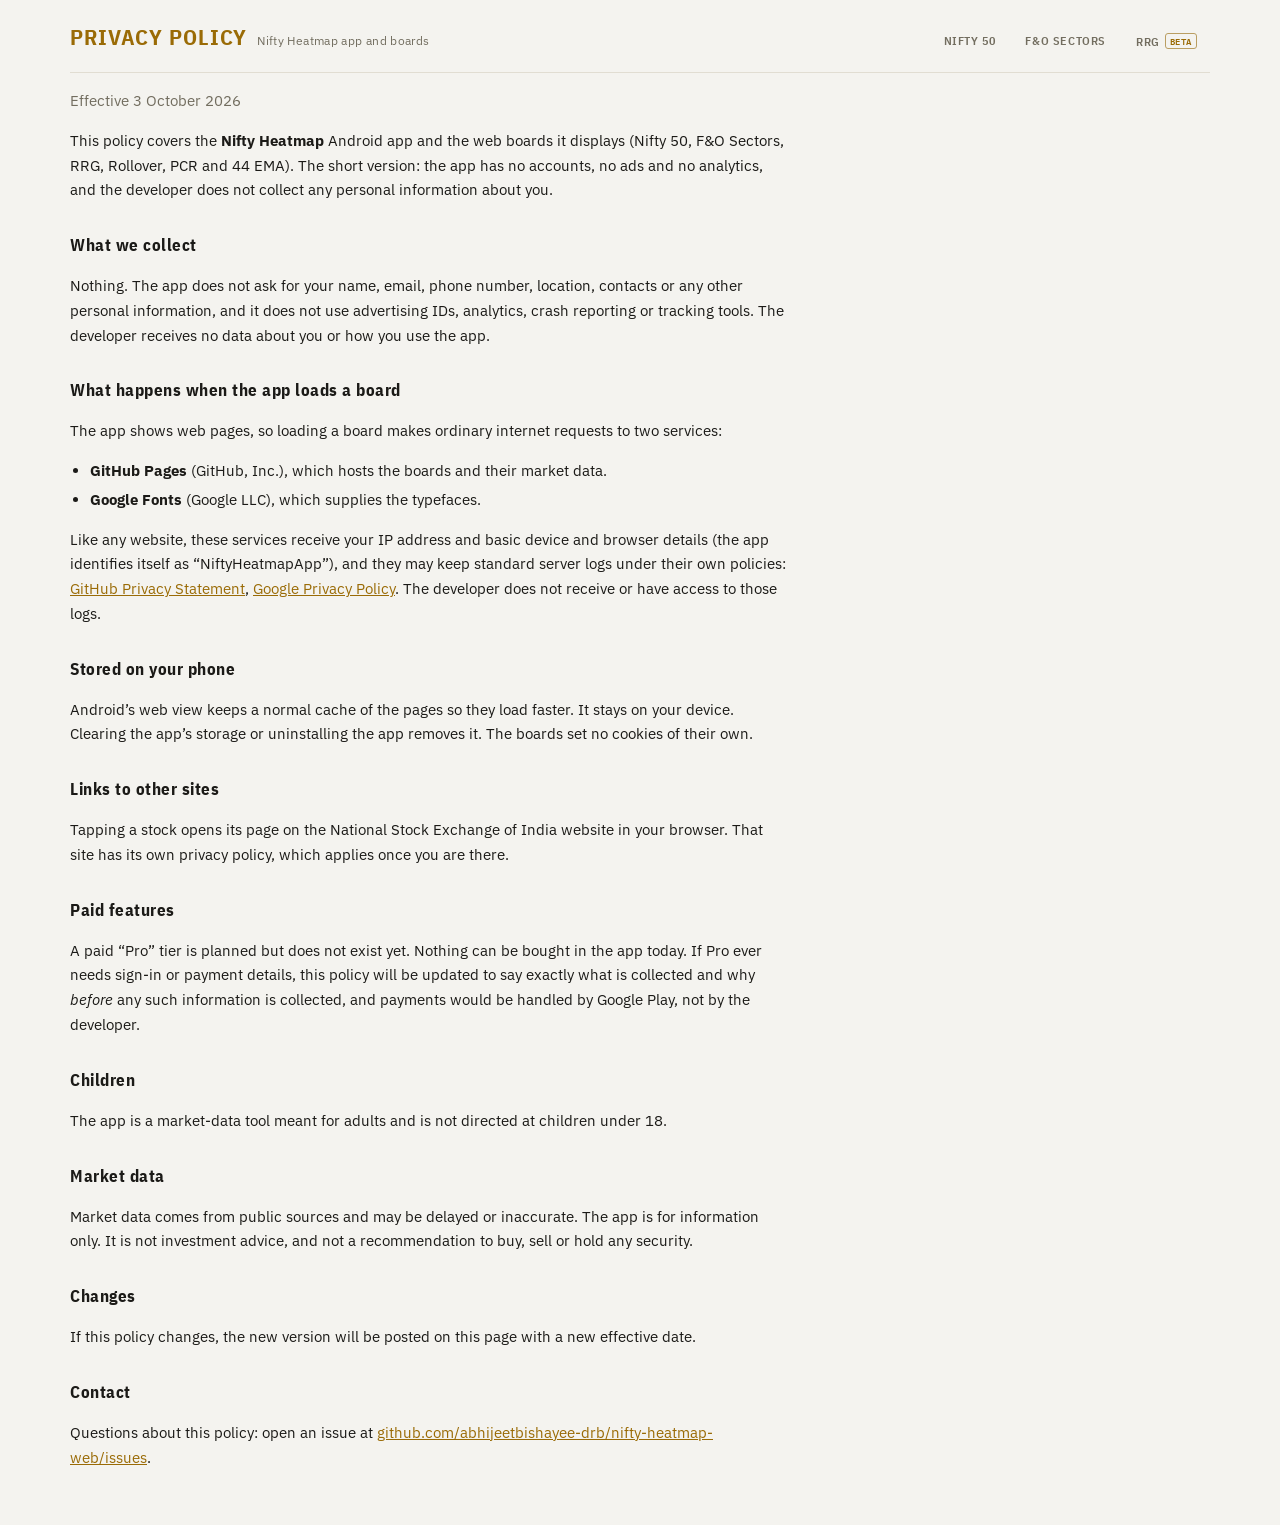
==== privacy.html @ c8db29b7 "Add a privacy policy page for the Play listing, linked from each board States what is true today: no" ====
<!doctype html>
<html lang="en">
<head>
<meta charset="utf-8">
<meta name="viewport" content="width=device-width,initial-scale=1">
<title>Privacy Policy · Nifty Heatmap</title>
<link rel="preconnect" href="https://fonts.gstatic.com" crossorigin>
<link rel="stylesheet" href="https://fonts.googleapis.com/css2?family=IBM+Plex+Sans+Condensed:wght@500;600;700&family=IBM+Plex+Sans:wght@400;500;600&family=IBM+Plex+Mono:wght@400;500;600;700&display=swap">
<link rel="stylesheet" href="assets/app.css?v=20261003b">
<style>
  .policy{ max-width:720px; font-size:15px; line-height:1.65; }
  .policy h2{ font-family:"IBM Plex Sans Condensed",sans-serif; font-size:17px; letter-spacing:0.03em;
              color:var(--text); margin:28px 0 8px; }
  .policy p, .policy li{ color:var(--text); }
  .policy ul{ padding-left:20px; margin:6px 0; }
  .policy li{ margin:4px 0; }
  .policy .dim{ color:var(--text-dim); }
  .policy a{ color:var(--accent); }
</style>
</head>
<body>
<div class="wrap">
  <div class="topbar">
    <div class="brand">
      <h1>Privacy Policy</h1>
      <span class="sub">Nifty Heatmap app and boards</span>
    </div>
    <nav class="nav">
      <a href="index.html">Nifty 50</a>
      <a href="sectors.html">F&amp;O Sectors</a>
      <a href="rrg.html">RRG<span class="beta">Beta</span></a>
    </nav>
  </div>

  <div class="policy">
    <p class="dim">Effective 3 October 2026</p>

    <p>This policy covers the <strong>Nifty Heatmap</strong> Android app and the web boards it
    displays (Nifty 50, F&amp;O Sectors, RRG, Rollover, PCR and 44 EMA). The short version: the
    app has no accounts, no ads and no analytics, and the developer does not collect any personal
    information about you.</p>

    <h2>What we collect</h2>
    <p>Nothing. The app does not ask for your name, email, phone number, location, contacts or any
    other personal information, and it does not use advertising IDs, analytics, crash reporting or
    tracking tools. The developer receives no data about you or how you use the app.</p>

    <h2>What happens when the app loads a board</h2>
    <p>The app shows web pages, so loading a board makes ordinary internet requests to two
    services:</p>
    <ul>
      <li><strong>GitHub Pages</strong> (GitHub, Inc.), which hosts the boards and their market data.</li>
      <li><strong>Google Fonts</strong> (Google LLC), which supplies the typefaces.</li>
    </ul>
    <p>Like any website, these services receive your IP address and basic device and browser
    details (the app identifies itself as &ldquo;NiftyHeatmapApp&rdquo;), and they may keep
    standard server logs under their own policies:
    <a href="https://docs.github.com/en/site-policy/privacy-policies/github-general-privacy-statement">GitHub Privacy Statement</a>,
    <a href="https://policies.google.com/privacy">Google Privacy Policy</a>.
    The developer does not receive or have access to those logs.</p>

    <h2>Stored on your phone</h2>
    <p>Android&rsquo;s web view keeps a normal cache of the pages so they load faster. It stays on
    your device. Clearing the app&rsquo;s storage or uninstalling the app removes it. The boards
    set no cookies of their own.</p>

    <h2>Links to other sites</h2>
    <p>Tapping a stock opens its page on the National Stock Exchange of India website in your
    browser. That site has its own privacy policy, which applies once you are there.</p>

    <h2>Paid features</h2>
    <p>A paid &ldquo;Pro&rdquo; tier is planned but does not exist yet. Nothing can be bought in
    the app today. If Pro ever needs sign-in or payment details, this policy will be updated to
    say exactly what is collected and why <em>before</em> any such information is collected,
    and payments would be handled by Google Play, not by the developer.</p>

    <h2>Children</h2>
    <p>The app is a market-data tool meant for adults and is not directed at children under 18.</p>

    <h2>Market data</h2>
    <p>Market data comes from public sources and may be delayed or inaccurate. The app is for
    information only. It is not investment advice, and not a recommendation to buy, sell or
    hold any security.</p>

    <h2>Changes</h2>
    <p>If this policy changes, the new version will be posted on this page with a new effective
    date.</p>

    <h2>Contact</h2>
    <p>Questions about this policy: open an issue at
    <a href="https://github.com/abhijeetbishayee-drb/nifty-heatmap-web/issues">github.com/abhijeetbishayee-drb/nifty-heatmap-web/issues</a>.</p>
  </div>
</div>
</body>
</html>
---- assets/app.css ----
/* Shared by index.html, sectors.html and rrg.html. Those pages load this file
   (and app.js) as ?v=YYYYMMDD - bump that in all three when either asset
   changes, or browsers and the Android app's WebView keep the old copy for up
   to GitHub Pages' 10-minute cache lifetime while the new HTML has arrived. */
:root{
    --bg:#f4f3ef;
    --panel:#ffffff;
    --panel-2:#faf9f6;
    --border:#e1ddd2;
    --text:#1b1a17;
    --text-dim:#726d5f;
    --accent:#9a6b06;

    --b-strong-gain:#1f8a4c; --b-strong-gain-tx:#ffffff;
    --b-gain-3:#2f9d55;      --b-gain-3-tx:#ffffff;
    --b-gain-2:#4bad63;      --b-gain-2-tx:#0d2414;
    --b-gain-1:#8fc79b;      --b-gain-1-tx:#12321c;
    --b-flat:#cabf8e;        --b-flat-tx:#2c2712;
    --b-loss-1:#e4a09a;      --b-loss-1-tx:#3a0f0b;
    --b-loss-2:#d4655c;      --b-loss-2-tx:#ffffff;
    --b-loss-3:#b8362d;      --b-loss-3-tx:#ffffff;
    --b-strong-loss:#8f1f18; --b-strong-loss-tx:#ffffff;
    --b-na:#d8d4c8;          --b-na-tx:#726d5f;

    --live-dot:#2f9d55;
    --info:#2f5fa8; --info-tx:#ffffff;
  }
  @media (prefers-color-scheme: dark){
    :root:not([data-theme="light"]){
      --bg:#0b0c0d; --panel:#141517; --panel-2:#191a1d; --border:#2a2c30;
      --text:#eceae4; --text-dim:#8b8a83; --accent:#e8b84a;
      --info:#4d84e2; --info-tx:#08122a;
      --b-strong-gain:#0e8a45; --b-strong-gain-tx:#eafff0;
      --b-gain-3:#159650;      --b-gain-3-tx:#eafff0;
      --b-gain-2:#238f52;      --b-gain-2-tx:#eafff0;
      --b-gain-1:#356b48;      --b-gain-1-tx:#dcf3e2;
      --b-flat:#5c5530;        --b-flat-tx:#f1ecd4;
      --b-loss-1:#6e2a26;      --b-loss-1-tx:#fce3e0;
      --b-loss-2:#8a231e;      --b-loss-2-tx:#fde5e3;
      --b-loss-3:#9c1912;      --b-loss-3-tx:#ffe6e4;
      --b-strong-loss:#7a120c; --b-strong-loss-tx:#ffe1de;
      --b-na:#232427;          --b-na-tx:#7a7972;
      --live-dot:#3ec46f;
    }
  }
  :root[data-theme="dark"]{
    --bg:#0b0c0d; --panel:#141517; --panel-2:#191a1d; --border:#2a2c30;
    --text:#eceae4; --text-dim:#8b8a83; --accent:#e8b84a;
    --b-strong-gain:#0e8a45; --b-strong-gain-tx:#eafff0;
    --b-gain-3:#159650;      --b-gain-3-tx:#eafff0;
    --b-gain-2:#238f52;      --b-gain-2-tx:#eafff0;
    --b-gain-1:#356b48;      --b-gain-1-tx:#dcf3e2;
    --b-flat:#5c5530;        --b-flat-tx:#f1ecd4;
    --b-loss-1:#6e2a26;      --b-loss-1-tx:#fce3e0;
    --b-loss-2:#8a231e;      --b-loss-2-tx:#fde5e3;
    --b-loss-3:#9c1912;      --b-loss-3-tx:#ffe6e4;
    --b-strong-loss:#7a120c; --b-strong-loss-tx:#ffe1de;
    --b-na:#232427;          --b-na-tx:#7a7972;
    --live-dot:#3ec46f;
    --info:#4d84e2; --info-tx:#08122a;
  }

  *{box-sizing:border-box;}
  /* a class with display:flex/grid beats the UA sheet's [hidden] rule */
  [hidden]{ display:none !important; }
  body{
    margin:0;
    background:var(--bg);
    color:var(--text);
    font-family:"IBM Plex Sans",system-ui,sans-serif;
    -webkit-font-smoothing:antialiased;
  }
  .wrap{ max-width:1180px; margin:0 auto; padding:22px 20px 40px; }

  .topbar{
    display:flex; align-items:baseline; justify-content:space-between;
    flex-wrap:wrap; gap:10px 24px; padding-bottom:16px;
    border-bottom:1px solid var(--border); margin-bottom:16px;
  }
  .brand{ display:flex; align-items:baseline; gap:10px; }
  .brand h1{
    font-family:"IBM Plex Sans Condensed",sans-serif; font-weight:700;
    font-size:22px; letter-spacing:0.04em; text-transform:uppercase;
    color:var(--accent); margin:0;
  }
  .brand .sub{ font-size:12px; color:var(--text-dim); letter-spacing:0.03em; }
  .index-readout{
    display:flex; align-items:baseline; gap:10px;
    font-family:"IBM Plex Mono",monospace; font-variant-numeric:tabular-nums;
  }
  .index-readout .idx-name{
    font-family:"IBM Plex Sans Condensed",sans-serif; font-weight:600;
    font-size:13px; color:var(--text-dim); letter-spacing:0.05em; text-transform:uppercase;
  }
  .index-readout .idx-price{ font-size:20px; font-weight:600; }
  .index-readout .idx-delta{ font-size:14px; font-weight:600; padding:2px 8px; border-radius:3px; }
  .idx-delta.up{ background:var(--b-gain-2); color:var(--b-gain-2-tx); }
  .idx-delta.down{ background:var(--b-loss-2); color:var(--b-loss-2-tx); }

  /* ── Index range cards ─────────────────────────── */
  .indices-row{
    display:grid; grid-template-columns:1fr 1fr; gap:16px;
    margin-bottom:20px;
  }
  @media (max-width:560px){ .indices-row{ grid-template-columns:1fr; } }
  .index-card{
    background:var(--panel); border:1px solid var(--border);
    border-radius:8px; padding:14px 18px 18px;
  }
  .index-card-head{
    display:flex; flex-wrap:wrap; align-items:baseline;
    gap:4px 12px; margin-bottom:14px;
  }
  .index-card-head .idx-name{ flex:1 1 auto; }
  .index-card-head .idx-figures{
    display:flex; align-items:baseline; gap:8px; flex-wrap:nowrap;
  }
  .idx-price{ white-space:nowrap; }
  .idx-delta{ white-space:nowrap; }
  .range-visual{ position:relative; height:58px; }
  .range-visual .track-line{
    position:absolute; top:40px; left:44px; right:44px; height:2px;
    background:var(--border);
  }
  .range-visual .end-pill{
    position:absolute; top:40px; transform:translateY(-50%);
    font-family:"IBM Plex Mono",monospace; font-size:11px; font-weight:600;
    padding:5px 9px; border-radius:12px; white-space:nowrap;
    background:var(--panel-2); color:var(--text-dim); border:1px solid var(--border);
    font-variant-numeric:tabular-nums;
  }
  .range-visual .end-pill.low{ left:0; }
  .range-visual .end-pill.high{ right:0; }
  .range-visual .cur-dot{
    position:absolute; top:40px; width:9px; height:9px; border-radius:50%;
    background:var(--info); transform:translate(-50%,-50%);
    box-shadow:0 0 0 3px color-mix(in srgb, var(--info) 25%, transparent);
  }
  .range-visual .cur-stem{
    position:absolute; top:24px; width:2px; height:16px;
    background:var(--info); transform:translateX(-50%); opacity:0.55;
  }
  .range-visual .cur-pill{
    position:absolute; top:0; transform:translateX(-50%);
    background:var(--info); color:var(--info-tx); font-weight:700; font-size:12.5px;
    padding:5px 10px; border-radius:14px; white-space:nowrap;
    font-family:"IBM Plex Mono",monospace; font-variant-numeric:tabular-nums;
  }

  .meta-row{
    display:flex; justify-content:space-between; align-items:center;
    flex-wrap:wrap; gap:8px 20px; margin-bottom:16px;
    font-size:11.5px; color:var(--text-dim);
  }
  .status{ display:flex; align-items:center; gap:8px; font-family:"IBM Plex Mono",monospace; }
  .live-dot{
    width:7px; height:7px; border-radius:50%; background:var(--live-dot);
    box-shadow:0 0 0 0 var(--live-dot);
    animation:pulse 2s infinite;
  }
  @media (prefers-reduced-motion:reduce){ .live-dot{ animation:none; } }
  @keyframes pulse{
    0%{ box-shadow:0 0 0 0 color-mix(in srgb, var(--live-dot) 55%, transparent); }
    70%{ box-shadow:0 0 0 6px transparent; }
    100%{ box-shadow:0 0 0 0 transparent; }
  }
  .status.stale .live-dot{ background:var(--b-loss-3); animation:none; }
  /* amber = the scheduled rebuild has not run when it should have.
     Distinct from .stale (red, the feed is unreachable): the data here
     is readable and correct as of its own date, it is just not today's. */
  .status.overdue .live-dot{ background:var(--q-weak); animation:none; }
  .status.overdue #statusText{ color:var(--q-weak); }
  .legend{ display:flex; align-items:center; gap:6px 5px; flex-wrap:wrap; }
  .legend .chip{ width:16px; height:10px; border-radius:2px; }
  .legend span.lbl{ margin:0 2px; }

  .grid{
    display:grid; grid-template-columns:repeat(auto-fill,minmax(128px,1fr));
    gap:4px; margin-bottom:22px;
  }
  .tile{
    border-radius:4px; padding:8px 10px 7px; min-height:92px;
    display:flex; flex-direction:column; gap:5px;
    transition:transform .12s ease, box-shadow .12s ease, background-color .4s ease;
    color:inherit; text-decoration:none; cursor:pointer;
  }
  .tile:hover{ transform:translateY(-2px); box-shadow:0 4px 14px color-mix(in srgb, currentColor 22%, transparent); }
  .tile:focus-visible{ outline:2px solid var(--info); outline-offset:2px; }
  .tile .name{ font-family:"IBM Plex Sans Condensed",sans-serif; font-weight:600; font-size:12.5px; letter-spacing:0.01em; }
  .tile .figures{ display:flex; align-items:baseline; justify-content:space-between; gap:6px; }
  .tile .price{ font-family:"IBM Plex Mono",monospace; font-size:11px; font-variant-numeric:tabular-nums; opacity:0.92; }
  .tile .pct{ font-family:"IBM Plex Mono",monospace; font-weight:700; font-size:12.5px; font-variant-numeric:tabular-nums; }

  .day-range{ margin-top:auto; }
  .day-range .track{
    position:relative; height:3px; border-radius:2px;
    background:color-mix(in srgb, currentColor 28%, transparent);
  }
  .day-range .dot{
    position:absolute; top:50%; width:7px; height:7px; border-radius:50%;
    background:currentColor; transform:translate(-50%,-50%);
    box-shadow:0 0 0 2px color-mix(in srgb, currentColor 22%, transparent);
  }
  .day-range .labels{
    display:flex; justify-content:space-between; margin-top:3px;
    font-family:"IBM Plex Mono",monospace; font-size:8.5px;
    font-variant-numeric:tabular-nums; opacity:0.8; letter-spacing:0.01em;
  }

  .b-strong-gain{ background:var(--b-strong-gain); color:var(--b-strong-gain-tx); }
  .b-gain-3{ background:var(--b-gain-3); color:var(--b-gain-3-tx); }
  .b-gain-2{ background:var(--b-gain-2); color:var(--b-gain-2-tx); }
  .b-gain-1{ background:var(--b-gain-1); color:var(--b-gain-1-tx); }
  .b-flat{ background:var(--b-flat); color:var(--b-flat-tx); }
  .b-loss-1{ background:var(--b-loss-1); color:var(--b-loss-1-tx); }
  .b-loss-2{ background:var(--b-loss-2); color:var(--b-loss-2-tx); }
  .b-loss-3{ background:var(--b-loss-3); color:var(--b-loss-3-tx); }
  .b-strong-loss{ background:var(--b-strong-loss); color:var(--b-strong-loss-tx); }
  .b-na{ background:var(--b-na); color:var(--b-na-tx); }

  .movers{ display:grid; grid-template-columns:1fr 1fr; gap:16px; }
  @media (max-width:520px){ .movers{ grid-template-columns:1fr; } }
  .mover-panel{ background:var(--panel); border:1px solid var(--border); border-radius:6px; padding:14px 16px; }
  .mover-panel h2{
    font-family:"IBM Plex Sans Condensed",sans-serif; font-size:12px; font-weight:700;
    letter-spacing:0.08em; text-transform:uppercase; margin:0 0 10px;
  }
  .mover-panel.gainers h2{ color:var(--b-gain-3); }
  .mover-panel.losers h2{ color:var(--b-loss-3); }
  .mover-row{
    padding:7px 0; border-bottom:1px solid var(--border);
    font-family:"IBM Plex Mono",monospace; font-size:12.5px; font-variant-numeric:tabular-nums;
  }
  .mover-row:last-child{ border-bottom:none; }
  .mover-top{ display:flex; justify-content:space-between; align-items:baseline; margin-bottom:5px; }
  .mover-row .m-name{ font-family:"IBM Plex Sans Condensed",sans-serif; font-weight:600; font-size:13px; color:var(--text); }
  .mover-row .m-price{ color:var(--text-dim); }
  .mover-row .m-pct{ font-weight:700; min-width:64px; text-align:right; }
  .gainers .m-pct{ color:var(--b-gain-3); }
  .losers .m-pct{ color:var(--b-loss-3); }
  .gainers .day-range{ color:var(--b-gain-3); }
  .losers .day-range{ color:var(--b-loss-3); }
  .mover-row .day-range{ margin-top:0; }

  .footnote{ margin-top:20px; font-size:11px; color:var(--text-dim); line-height:1.5; }
  /* Same sentence on every board (and the sibling boards inline), so the app
     carries it whichever board is open. */
  .disclaimer{ margin-top:14px; padding-top:10px; border-top:1px solid var(--border);
               font-size:11px; color:var(--text-dim); line-height:1.5; }
  .footnote code{ font-family:"IBM Plex Mono",monospace; background:var(--panel-2); padding:1px 5px; border-radius:3px; }

/* ── Page nav ───────────────────────────────────────── */
.nav{ display:flex; gap:4px; flex-wrap:wrap; }
.nav a{
  font-family:"IBM Plex Sans Condensed",sans-serif; font-size:12px; font-weight:600;
  letter-spacing:0.05em; text-transform:uppercase; text-decoration:none;
  padding:6px 12px; border-radius:5px; color:var(--text-dim);
  border:1px solid transparent;
}
.nav a:hover{ color:var(--text); }
.nav a.active{ background:var(--panel); border-color:var(--border); color:var(--text); }
.nav a:focus-visible{ outline:2px solid var(--info); outline-offset:2px; }
/* The first three links are pages of THIS board; the rest are separate
   projects on the same origin. They are marked apart rather than merged in,
   because a nav that mixes "switch view" with "leave for another app" makes
   the back button the only way to tell what just happened. Never .active -
   these pages cannot be the current one. */
.nav .nav-sep{ width:1px; align-self:stretch; margin:2px 6px;
               background:var(--border); opacity:0.8; }
.nav a.away{ color:var(--text-dim); opacity:0.78; }
.nav a.away::after{ content:"\2197"; font-size:10px; margin-left:4px;
                    vertical-align:1px; opacity:0.7; }
.nav a.away:hover{ color:var(--text); opacity:1; }
@media (max-width:640px){ .nav .nav-sep{ display:none; } }
/* Beta marker - the RRG board is still being validated, so it is labelled
   wherever it is linked (here, the page heading, and the sibling boards'
   navs) rather than only on its own page. */
.beta{
  display:inline-block; margin-left:5px; padding:0 4px; border-radius:3px;
  font-family:"IBM Plex Mono",monospace; font-size:9px; font-weight:600;
  letter-spacing:0.06em; line-height:14px; vertical-align:1px;
  color:var(--accent); border:1px solid color-mix(in srgb, var(--accent) 55%, var(--border));
  text-transform:uppercase;
}
.brand h1 .beta{ font-size:10px; vertical-align:4px; }

/* ── Sector summary list (one sector per row) ───────── */
.sector-strip{ display:flex; flex-direction:column; gap:3px; margin-bottom:22px; }
.sector-row{
  display:grid;
  grid-template-columns:minmax(140px,200px) 62px minmax(150px,1fr) minmax(200px,225px);
  align-items:center; gap:14px;
  padding:5px 9px; border-radius:5px; text-decoration:none; color:inherit;
  background:var(--panel); border:1px solid var(--border);
  transition:border-color .12s ease;
}
.sector-row:hover{ border-color:color-mix(in srgb, var(--info) 55%, var(--border)); }
.sector-row:focus-visible{ outline:2px solid var(--info); outline-offset:2px; }
.sector-row .nm{
  font-family:"IBM Plex Sans Condensed",sans-serif; font-weight:600; font-size:12px;
  letter-spacing:0.02em; color:var(--text);
}
.sector-row .vl{
  font-family:"IBM Plex Mono",monospace; font-weight:700; font-size:11px;
  font-variant-numeric:tabular-nums; text-align:center;
  padding:3px 0; border-radius:3px;
}

/* inline day-range for the sectoral index */
.idx-range{ display:flex; align-items:center; gap:8px; min-width:0; }
.idx-range .lo, .idx-range .hi{
  font-family:"IBM Plex Mono",monospace; font-size:9.5px; color:var(--text-dim);
  font-variant-numeric:tabular-nums; white-space:nowrap;
}
.idx-range .bar{
  position:relative; flex:1; height:3px; border-radius:2px; background:var(--border);
  min-width:60px;
}
.idx-range .dot{
  position:absolute; top:50%; width:8px; height:8px; border-radius:50%;
  background:var(--info); transform:translate(-50%,-50%);
  box-shadow:0 0 0 2px color-mix(in srgb, var(--info) 25%, transparent);
}
.idx-meta{
  display:flex; align-items:baseline; justify-content:flex-end; gap:7px;
  font-family:"IBM Plex Mono",monospace; font-variant-numeric:tabular-nums;
  white-space:nowrap; min-width:0; overflow:hidden;
}
.idx-meta .lbl{
  font-family:"IBM Plex Sans Condensed",sans-serif; font-size:9.5px;
  color:var(--text-dim); letter-spacing:0.03em; text-transform:uppercase;
  overflow:hidden; text-overflow:ellipsis; min-width:0;
}
.idx-meta .px{ font-size:11px; font-weight:600; }
.idx-meta .pc{ font-size:11px; font-weight:700; }
.idx-meta .pc.up{ color:var(--b-gain-3); }
.idx-meta .pc.down{ color:var(--b-loss-3); }
/* constituent-derived fallback range: muted + dashed, never reads as an index */
.idx-range.synth .bar{
  background:transparent;
  border-top:2px dashed color-mix(in srgb, var(--text-dim) 55%, transparent);
  height:0;
}
.idx-range.synth .dot{
  background:var(--text-dim); box-shadow:0 0 0 2px color-mix(in srgb, var(--text-dim) 22%, transparent);
  width:7px; height:7px;
}
.idx-range.synth .lo, .idx-range.synth .hi{ opacity:0.75; }
.idx-none{
  font-size:10px; color:var(--text-dim); font-style:italic;
  text-align:right; line-height:1.35;
}
.idx-none .sub2{ font-size:9px; opacity:0.75; font-style:normal; }
@media (max-width:720px){
  .sector-row{ grid-template-columns:1fr 62px; gap:6px 10px; }
  .sector-row .idx-range{ grid-column:1 / -1; }
  .sector-row .idx-meta{ grid-column:1 / -1; justify-content:flex-start; }
  .idx-none{ grid-column:1 / -1; }
}

/* ── Sector blocks ──────────────────────────────────── */
.sector-block{ margin-bottom:18px; scroll-margin-top:12px; }
.sector-head{
  display:flex; align-items:baseline; gap:10px; flex-wrap:wrap;
  margin-bottom:7px; padding-bottom:6px; border-bottom:1px solid var(--border);
}
.sector-head h2{
  font-family:"IBM Plex Sans Condensed",sans-serif; font-size:14px; font-weight:700;
  letter-spacing:0.05em; text-transform:uppercase; margin:0; color:var(--text);
}
.sector-head .n{ font-family:"IBM Plex Mono",monospace; font-size:11px; color:var(--text-dim); }
.sector-head .avg{
  font-family:"IBM Plex Mono",monospace; font-weight:700; font-size:12px;
  padding:2px 8px; border-radius:3px; font-variant-numeric:tabular-nums;
}
.sector-head .breadth{
  margin-left:auto; display:flex; align-items:center; gap:7px;
  font-family:"IBM Plex Mono",monospace; font-size:10.5px; color:var(--text-dim);
  font-variant-numeric:tabular-nums;
}
.breadth-bar{
  width:74px; height:5px; border-radius:3px; overflow:hidden;
  display:flex; background:var(--b-na);
}
.breadth-bar .up{ background:var(--b-gain-3); }
.breadth-bar .down{ background:var(--b-loss-3); }
.sector-block .grid{ margin-bottom:0; }

/* ── Sort controls ──────────────────────────────────── */
.controls{ display:flex; align-items:center; gap:6px; flex-wrap:wrap; }
.controls .lbl{ font-size:11px; color:var(--text-dim); }
.controls button{
  font-family:"IBM Plex Sans Condensed",sans-serif; font-size:11px; font-weight:600;
  letter-spacing:0.04em; text-transform:uppercase;
  padding:5px 10px; border-radius:5px; cursor:pointer;
  border:1px solid var(--border); background:var(--panel); color:var(--text-dim);
}
.controls button:hover{ color:var(--text); }
.controls button.active{ color:var(--text); border-color:var(--info); }
.controls button:focus-visible{ outline:2px solid var(--info); outline-offset:2px; }

/* ── Pinned index groups (NIFTY 50 / BANK NIFTY) ────── */
.sector-row.pinned{
  border-color:color-mix(in srgb, var(--accent) 45%, var(--border));
  background:color-mix(in srgb, var(--accent) 7%, var(--panel));
}
.sector-row.pinned .nm{ color:var(--accent); letter-spacing:0.05em; }
.sector-block.pinned .sector-head{
  border-bottom-color:color-mix(in srgb, var(--accent) 45%, var(--border));
}
.sector-block.pinned .sector-head h2{ color:var(--accent); }

/* ── Floating back-to-top ───────────────────────────── */
.to-top{
  position:fixed; top:14px; right:16px; z-index:50;
  display:inline-flex; align-items:center; gap:5px;
  font-family:"IBM Plex Sans Condensed",sans-serif; font-size:11.5px; font-weight:700;
  letter-spacing:0.06em; text-transform:uppercase;
  padding:7px 13px; border-radius:20px; cursor:pointer;
  /* fully opaque: this floats over saturated red/green tiles */
  color:var(--text); background:var(--panel);
  border:1px solid color-mix(in srgb, var(--accent) 55%, var(--border));
  box-shadow:0 2px 10px rgba(0,0,0,0.45);
  opacity:0; visibility:hidden; transform:translateY(-6px);
  transition:opacity .16s ease, transform .16s ease, visibility .16s;
}
.to-top.visible{ opacity:1; visibility:visible; transform:translateY(0); }
.to-top:hover{ border-color:var(--accent); color:var(--accent); }
.to-top:focus-visible{ outline:2px solid var(--info); outline-offset:2px; }
.to-top span{ font-size:13px; line-height:1; }
@media (prefers-reduced-motion:reduce){ .to-top{ transition:none; } }

/* Cash-only names (no F&O contracts): same colour and label as any other tile,
   with a dashed inset rule. outline (not border) so the tile grid stays aligned. */
.tile.cash-only{
  outline:1px dashed color-mix(in srgb, currentColor 42%, transparent);
  outline-offset:-4px;
}

/* ── Relative Rotation Graph ─────────────────────────── */
:root{
  --q-lead:#2f9d55; --q-weak:#c9a227; --q-lag:#b8362d; --q-imp:#2f5fa8;
  --q-fill:0.10;
}
@media (prefers-color-scheme: dark){
  :root:not([data-theme="light"]){
    --q-lead:#3ec46f; --q-weak:#d8b53c; --q-lag:#d4564a; --q-imp:#4d84e2;
    --q-fill:0.13;
  }
}
:root[data-theme="dark"]{
  --q-lead:#3ec46f; --q-weak:#d8b53c; --q-lag:#d4564a; --q-imp:#4d84e2;
  --q-fill:0.13;
}

.rrg-wrap{
  position:relative; background:var(--panel); border:1px solid var(--border);
  border-radius:8px; padding:6px; margin-bottom:14px;
}
#chart{ display:block; width:100%; height:auto; }

#chart .q-lead{ fill:var(--q-lead); fill-opacity:var(--q-fill); }
#chart .q-weak{ fill:var(--q-weak); fill-opacity:var(--q-fill); }
#chart .q-lag { fill:var(--q-lag);  fill-opacity:var(--q-fill); }
#chart .q-imp { fill:var(--q-imp);  fill-opacity:var(--q-fill); }

#chart .grid{ stroke:var(--border); stroke-width:1; opacity:0.5; }
#chart .cross{ stroke:var(--text-dim); stroke-width:1.4; opacity:0.75; }
#chart .tick, #chart .axis, #chart .qlabel, #chart .plabel{
  font-family:"IBM Plex Mono",monospace; fill:var(--text-dim);
}
#chart .tick{ font-size:10px; font-variant-numeric:tabular-nums; }
#chart .axis{ font-size:11px; letter-spacing:0.04em; }
#chart .qlabel{
  font-family:"IBM Plex Sans Condensed",sans-serif; font-size:12px; font-weight:700;
  letter-spacing:0.08em; text-transform:uppercase; opacity:0.75;
}
#chart .plabel{
  font-family:"IBM Plex Sans Condensed",sans-serif; font-size:10.5px;
  font-weight:600; fill:var(--text); paint-order:stroke;
  stroke:var(--panel); stroke-width:3px; stroke-linejoin:round;
}
#chart .trail{ fill:none; stroke-width:1.6; opacity:0.55; }
#chart .trail.q-lead{ stroke:var(--q-lead); } #chart .trail.q-weak{ stroke:var(--q-weak); }
#chart .trail.q-lag { stroke:var(--q-lag);  } #chart .trail.q-imp { stroke:var(--q-imp);  }
#chart .dot-s{ opacity:0.5; }
#chart .dot-s.q-lead,#chart .dot.q-lead{ fill:var(--q-lead); }
#chart .dot-s.q-weak,#chart .dot.q-weak{ fill:var(--q-weak); }
#chart .dot-s.q-lag, #chart .dot.q-lag { fill:var(--q-lag);  }
#chart .dot-s.q-imp, #chart .dot.q-imp { fill:var(--q-imp);  }
#chart .dot{ stroke:var(--panel); stroke-width:1.5; cursor:pointer; }
#chart .dot.cash{ stroke-dasharray:2 2; stroke:var(--text-dim); stroke-width:1.6; }
#chart .dot:hover{ stroke:var(--text); }
#chart .dot:focus-visible{ outline:2px solid var(--info); }

.rrg-tip{
  position:absolute; pointer-events:none; z-index:5; max-width:220px;
  background:var(--panel-2); border:1px solid var(--border); border-radius:6px;
  padding:7px 10px; font-size:11.5px; line-height:1.5; color:var(--text);
  box-shadow:0 4px 16px rgba(0,0,0,0.35);
}
.rrg-tip .dim{ color:var(--text-dim); }
.rrg-tip .q{ font-weight:700; }
.rrg-tip .q.q-lead{ color:var(--q-lead); } .rrg-tip .q.q-weak{ color:var(--q-weak); }
.rrg-tip .q.q-lag { color:var(--q-lag);  } .rrg-tip .q.q-imp { color:var(--q-imp);  }

.quad-legend{ display:flex; flex-wrap:wrap; gap:6px 18px; margin-bottom:16px; font-size:11.5px; color:var(--text-dim); }
.quad-key{ display:inline-flex; align-items:center; gap:6px; }
.quad-key .sw{ width:12px; height:12px; border-radius:3px; }
.quad-key .sw.q-lead{ background:var(--q-lead); } .quad-key .sw.q-weak{ background:var(--q-weak); }
.quad-key .sw.q-lag { background:var(--q-lag);  } .quad-key .sw.q-imp { background:var(--q-imp);  }
.quad-key em{ font-style:normal; opacity:0.72; }

.controls select{
  font-family:"IBM Plex Sans Condensed",sans-serif; font-size:11.5px; font-weight:600;
  padding:5px 8px; border-radius:5px; border:1px solid var(--border);
  background:var(--panel); color:var(--text); cursor:pointer;
}
.controls select:focus-visible{ outline:2px solid var(--info); outline-offset:2px; }

/* ── RRG 3D view ─────────────────────────────────────────────────────────
   Volatility is the depth axis. Size is driven by volatility itself rather
   than by perspective alone, so the reading survives rotation; the inverse
   opacity is what keeps the big front spheres from hiding the small ones. */
/* In 3D the whole canvas is a drag surface, so nothing inside it may swallow
   the gesture: starting a drag on a label used to select text instead of
   rotating the globe. */
#chart.d3{ cursor:grab; touch-action:none; user-select:none; -webkit-user-select:none; }
/* NOTHING decorative takes a pointer, in EITHER plot. Only .sph (3D) and
   .dot (2D) are targets. These were .d3-scoped, and the 2D board had the
   same fault in a quieter form: measured by elementFromPoint over every
   dot centre, a text.plabel sat on Information Technology's own dot and a
   polyline.trail sat on TCS's, so those two could not be hovered at all.
   In 3D it was worse - the quadrant faces are painted OVER the bubbles,
   so a click on a bubble's centre had target polygon.quad-face. */
/* the * that marks a NAME whose history was repaired - never a value */
.adj-star{ color:var(--q-weak); font-weight:700; margin-left:2px; }
#chart text{ pointer-events:none; }
#chart .globe, #chart .ind-thread, #chart .trail, #chart .stem,
#chart .dot-s, #chart .quad-face, #chart .globe-body,
#chart .grid, #chart .cross{ pointer-events:none; }
#chart.d3:active{ cursor:grabbing; }
#chart .box{ stroke:var(--border); stroke-width:1; opacity:0.55; fill:none; }
#chart .cross.zax{ stroke-dasharray:4 3; opacity:0.55; }
#chart .vtick{ fill:var(--text-dim); }
#chart .stem{ stroke-width:1; opacity:0.38; }
#chart .stem.q-lead{ stroke:var(--q-lead); } #chart .stem.q-weak{ stroke:var(--q-weak); }
#chart .stem.q-lag { stroke:var(--q-lag);  } #chart .stem.q-imp { stroke:var(--q-imp);  }
#chart .shadow{ fill:var(--text-dim); opacity:0.3; }
#chart .sph{ stroke:var(--panel); stroke-width:1; cursor:pointer; }
#chart .sph.cash{ stroke:var(--text-dim); stroke-width:1.4; stroke-dasharray:3 3; }
#chart .sph:hover{ stroke:var(--text); stroke-width:1.6; }
#chart .sph:focus-visible{ outline:2px solid var(--info); }
.quad-key .sz{ border-radius:50%; background:var(--text-dim); }
.quad-key .sz-lo{ width:8px;  height:8px;  opacity:0.95; }
.quad-key .sz-hi{ width:17px; height:17px; opacity:0.36; }
#chart .trail.t3{ stroke-width:1.1; opacity:0.22; }
#chart .plabel.halo{ paint-order:stroke; stroke:var(--panel); stroke-width:3px; stroke-linejoin:round; }
#chart .tick.halo, #chart .axis.halo{ paint-order:stroke; stroke:var(--panel); stroke-width:3px; stroke-linejoin:round; }

/* Ex-corporate-action tile: the label has to be unmissable, because the
   number next to it would otherwise read as a crash. */
.tile.ex-ca{ outline:1px dashed var(--info); outline-offset:-1px; }
.ca-tag{
  margin-top:3px; font-size:9px; font-weight:700; letter-spacing:0.04em;
  text-transform:uppercase; color:var(--info); opacity:0.95;
}
.ca-tag.na{ color:var(--text-dim); }
.ca-note{ border-left:2px solid var(--info); padding-left:10px; margin-bottom:14px; }

/* Keep a control label with its own buttons when the bar wraps. Without this
   the row breaks mid-group and a toggle lands alone on the next line, where
   it reads as unrelated - which is exactly how the 3D toggle got missed. */
.ctl-group{ display:inline-flex; align-items:center; gap:6px; flex-wrap:nowrap; }
.controls{ gap:6px 14px; }

/* RRG globe frame + industry threads */
#chart .globe{ fill:none; stroke:var(--border); stroke-width:1; opacity:0.7; }
#chart .globe.faint{ opacity:0.18; }
#chart .origin{ fill:var(--text-dim); opacity:0.8; }
#chart .ind-thread{ fill:none; stroke-width:2.4; opacity:0.85; stroke-linejoin:round; stroke-linecap:round; }
.ind-key{ display:inline-flex; align-items:center; gap:6px; }
.ind-key .sw{ width:16px; height:3px; border-radius:2px; }
#chart.d3 .trail.t3{ opacity:0.30; }
/* the clicked one, not just its group - full weight, and a dot per period
   so the pace of the rotation reads as well as its direction */
#chart .trail.t3.pick{ stroke-width:2.4; }
#chart.d3 .trail.t3.pick{ opacity:0.95; }
#chart.d3 .trail.t3.pick.far{ opacity:0.30; }
#chart.d3 .dot-s.t3{ opacity:0.85; }
#chart.d3 .dot-s.t3.far{ opacity:0.25; }

/* The two great circles that mean something - equator = RS-Momentum 100,
   prime meridian = RS-Ratio 100 - are drawn harder than the guide lines,
   because together they are what divides the globe into the four quadrants. */
#chart .globe.divider{ opacity:0.9; stroke:var(--text-dim); stroke-width:1.3; }
#chart .qlabel.q-lead{ fill:var(--q-lead); } #chart .qlabel.q-weak{ fill:var(--q-weak); }
#chart .qlabel.q-lag { fill:var(--q-lag);  } #chart .qlabel.q-imp { fill:var(--q-imp);  }
#chart .qlabel{ font-size:12px; font-weight:700; letter-spacing:0.12em; opacity:1; }
#chart .qlabel.halo{ paint-order:stroke; stroke:var(--panel); stroke-width:3.5px; stroke-linejoin:round; }

/* ── the globe's solid body ──────────────────────────────────────────────
   A wireframe sphere is transparent, so the far half shows straight through
   and both halves of every quadrant overlap - which is what made the map hard
   to read. The body occludes it; the four tinted faces make the occluder
   carry meaning, so the separation between quadrants is what does the hiding.
   Far-side content is dimmed rather than dropped, so nothing pops in and out
   as the globe turns. */
#chart .globe-body{ fill:var(--bg); fill-opacity:0.82; stroke:none; }
#chart .quad-face{ stroke:none; fill-opacity:0.16; }
#chart .quad-face.q-lead{ fill:var(--q-lead); } #chart .quad-face.q-weak{ fill:var(--q-weak); }
#chart .quad-face.q-lag { fill:var(--q-lag);  } #chart .quad-face.q-imp { fill:var(--q-imp);  }
#chart .globe.equator{ opacity:1; stroke:var(--text); stroke-width:1.6; }
#chart .globe.meridian{ opacity:0.85; stroke:var(--text-dim); stroke-width:1.4; }
#chart .globe.far, #chart .qlabel.far, #chart .ind-thread.far{ opacity:0.16; }
#chart .sph.far{ opacity:0.3; }
#chart .trail.far{ opacity:0.05; }
#chart .glabel{ font-size:9.5px; letter-spacing:0.08em; fill:var(--text-dim); }
#chart .glabel.eq{ fill:var(--text); }

/* Click-to-isolate: the unchosen names stay present but recede, so the globe
   keeps its shape and you can still see where the industry sits relative to
   everything else - dropping them entirely would lose that context. */
#chart .sph.muted{ opacity:0.22; }   /* faded, but still legible as context */
#chart .plabel.muted{ opacity:0.12; }
#chart .sph.picked{ stroke:var(--text); stroke-width:2.2; }
#chart.d3{ cursor:grab; }
#chart.d3 .sph{ cursor:pointer; }

/* The dome's rim - the edge of the hemisphere the data lives on. Drawn as
   firmly as the two quadrant dividers, because it is the boundary of the
   whole figure. */
#chart .globe.rim{ opacity:0.7; stroke:var(--text-dim); stroke-width:1.3; }
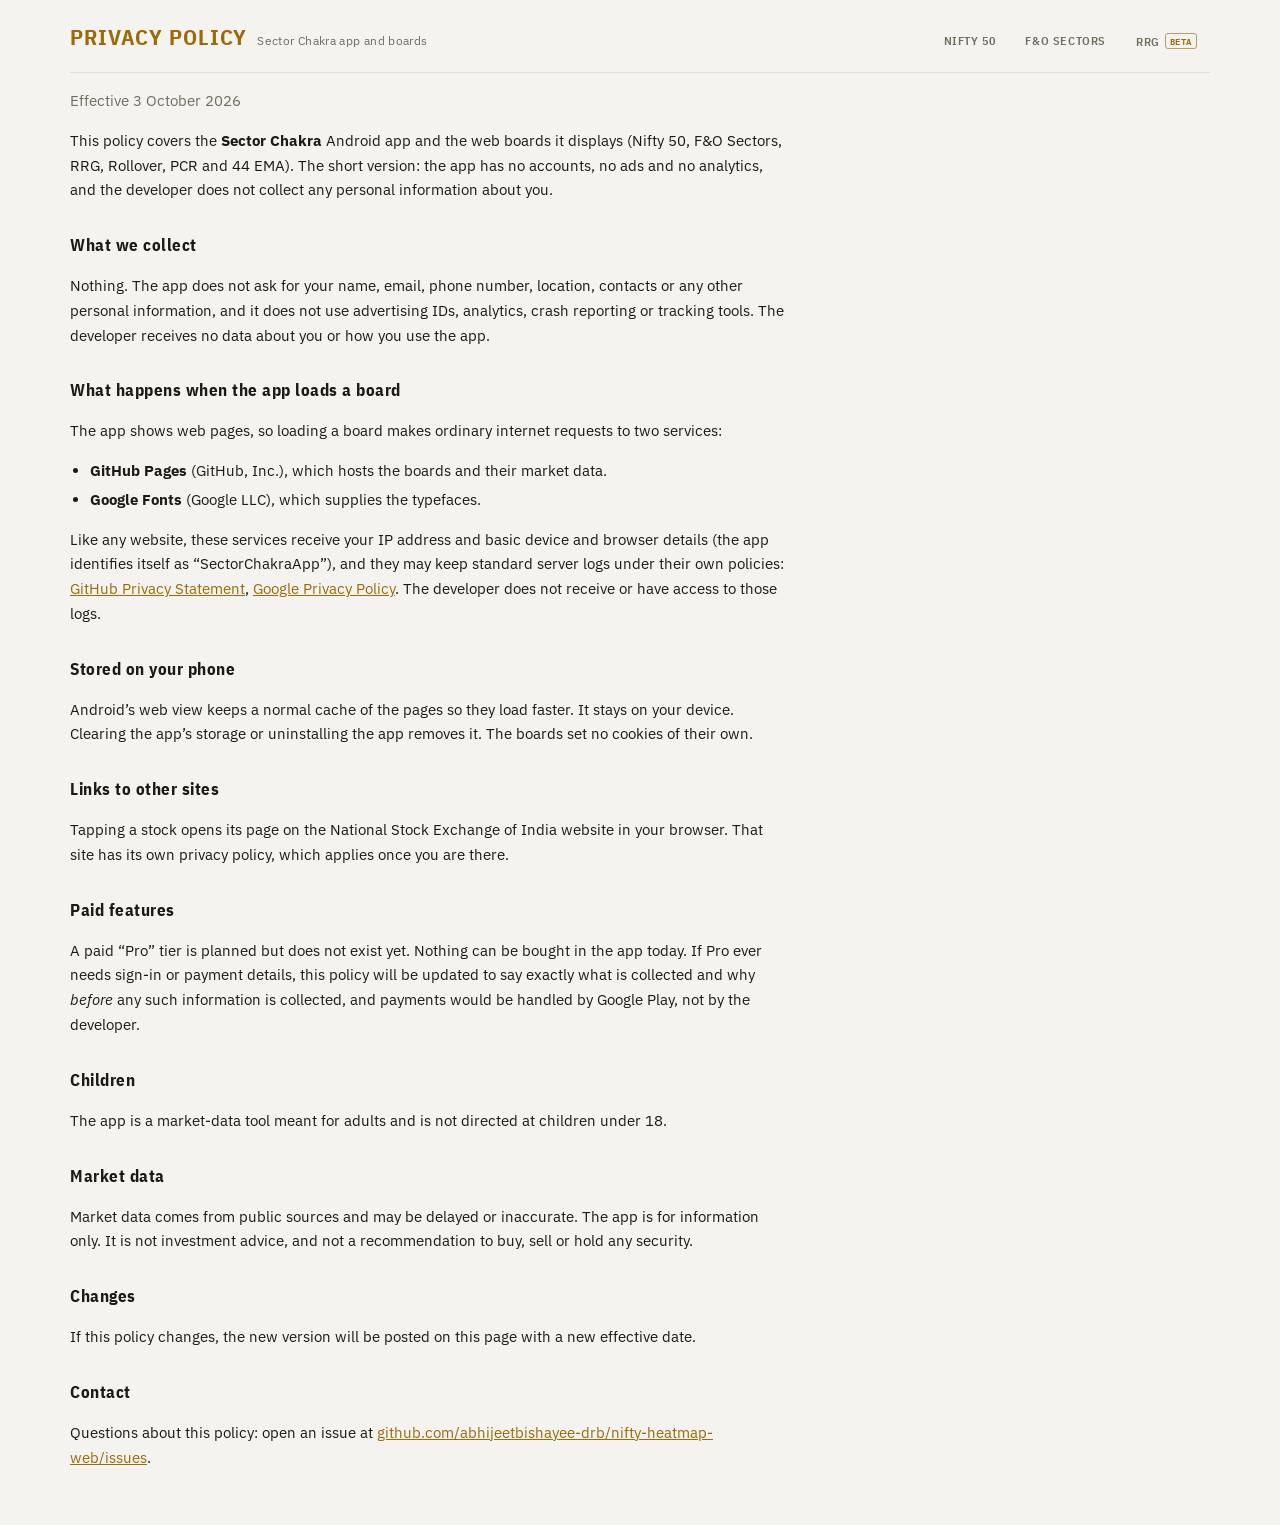
==== commit 5b49d4fe: "Privacy policy: the app is now called Sector Chakra Co-Authored-By: Claude Opus 5.5 <noreply@anthrop" ====
--- a/privacy.html
+++ b/privacy.html
@@ -3,10 +3,10 @@
 <head>
 <meta charset="utf-8">
 <meta name="viewport" content="width=device-width,initial-scale=1">
-<title>Privacy Policy · Nifty Heatmap</title>
+<title>Privacy Policy · Sector Chakra</title>
 <link rel="preconnect" href="https://fonts.gstatic.com" crossorigin>
 <link rel="stylesheet" href="https://fonts.googleapis.com/css2?family=IBM+Plex+Sans+Condensed:wght@500;600;700&family=IBM+Plex+Sans:wght@400;500;600&family=IBM+Plex+Mono:wght@400;500;600;700&display=swap">
-<link rel="stylesheet" href="assets/app.css?v=20261003b">
+<link rel="stylesheet" href="assets/app.css?v=20261003c">
 <style>
   .policy{ max-width:720px; font-size:15px; line-height:1.65; }
   .policy h2{ font-family:"IBM Plex Sans Condensed",sans-serif; font-size:17px; letter-spacing:0.03em;
@@ -23,7 +23,7 @@
   <div class="topbar">
     <div class="brand">
       <h1>Privacy Policy</h1>
-      <span class="sub">Nifty Heatmap app and boards</span>
+      <span class="sub">Sector Chakra app and boards</span>
     </div>
     <nav class="nav">
       <a href="index.html">Nifty 50</a>
@@ -35,7 +35,7 @@
   <div class="policy">
     <p class="dim">Effective 3 October 2026</p>
 
-    <p>This policy covers the <strong>Nifty Heatmap</strong> Android app and the web boards it
+    <p>This policy covers the <strong>Sector Chakra</strong> Android app and the web boards it
     displays (Nifty 50, F&amp;O Sectors, RRG, Rollover, PCR and 44 EMA). The short version: the
     app has no accounts, no ads and no analytics, and the developer does not collect any personal
     information about you.</p>
@@ -53,7 +53,7 @@
       <li><strong>Google Fonts</strong> (Google LLC), which supplies the typefaces.</li>
     </ul>
     <p>Like any website, these services receive your IP address and basic device and browser
-    details (the app identifies itself as &ldquo;NiftyHeatmapApp&rdquo;), and they may keep
+    details (the app identifies itself as &ldquo;SectorChakraApp&rdquo;), and they may keep
     standard server logs under their own policies:
     <a href="https://docs.github.com/en/site-policy/privacy-policies/github-general-privacy-statement">GitHub Privacy Statement</a>,
     <a href="https://policies.google.com/privacy">Google Privacy Policy</a>.
--- a/assets/app.css
+++ b/assets/app.css
@@ -458,6 +458,10 @@
   border-radius:8px; padding:6px; margin-bottom:14px;
 }
 #chart{ display:block; width:100%; height:auto; }
+/* On phones the canvas is scaled to ~36%, which thinned every line to a
+   hairline; keep strokes at their drawn width in screen pixels instead. */
+#chart.phone line, #chart.phone polyline, #chart.phone .dot, #chart.phone .sph{ vector-effect:non-scaling-stroke; }
+.label-note{ margin:-6px 0 12px; font-size:11px; color:var(--text-dim); }
 
 #chart .q-lead{ fill:var(--q-lead); fill-opacity:var(--q-fill); }
 #chart .q-weak{ fill:var(--q-weak); fill-opacity:var(--q-fill); }
@@ -469,16 +473,18 @@
 #chart .tick, #chart .axis, #chart .qlabel, #chart .plabel{
   font-family:"IBM Plex Mono",monospace; fill:var(--text-dim);
 }
-#chart .tick{ font-size:10px; font-variant-numeric:tabular-nums; }
-#chart .axis{ font-size:11px; letter-spacing:0.04em; }
+/* Font sizes are set per screen by layoutChart() in rrg.html (viewBox units
+   chosen so phones stay readable); the fallbacks are the desktop sizes. */
+#chart .tick{ font-size:var(--fs-tick,10px); font-variant-numeric:tabular-nums; }
+#chart .axis{ font-size:var(--fs-axis,11px); letter-spacing:0.04em; }
 #chart .qlabel{
-  font-family:"IBM Plex Sans Condensed",sans-serif; font-size:12px; font-weight:700;
+  font-family:"IBM Plex Sans Condensed",sans-serif; font-size:var(--fs-q,12px); font-weight:700;
   letter-spacing:0.08em; text-transform:uppercase; opacity:0.75;
 }
 #chart .plabel{
-  font-family:"IBM Plex Sans Condensed",sans-serif; font-size:10.5px;
+  font-family:"IBM Plex Sans Condensed",sans-serif; font-size:var(--fs-p,10.5px);
   font-weight:600; fill:var(--text); paint-order:stroke;
-  stroke:var(--panel); stroke-width:3px; stroke-linejoin:round;
+  stroke:var(--panel); stroke-width:var(--fs-halo,3px); stroke-linejoin:round;
 }
 #chart .trail{ fill:none; stroke-width:1.6; opacity:0.55; }
 #chart .trail.q-lead{ stroke:var(--q-lead); } #chart .trail.q-weak{ stroke:var(--q-weak); }
@@ -555,8 +561,8 @@
 .quad-key .sz-lo{ width:8px;  height:8px;  opacity:0.95; }
 .quad-key .sz-hi{ width:17px; height:17px; opacity:0.36; }
 #chart .trail.t3{ stroke-width:1.1; opacity:0.22; }
-#chart .plabel.halo{ paint-order:stroke; stroke:var(--panel); stroke-width:3px; stroke-linejoin:round; }
-#chart .tick.halo, #chart .axis.halo{ paint-order:stroke; stroke:var(--panel); stroke-width:3px; stroke-linejoin:round; }
+#chart .plabel.halo{ paint-order:stroke; stroke:var(--panel); stroke-width:var(--fs-halo,3px); stroke-linejoin:round; }
+#chart .tick.halo, #chart .axis.halo{ paint-order:stroke; stroke:var(--panel); stroke-width:var(--fs-halo,3px); stroke-linejoin:round; }
 
 /* Ex-corporate-action tile: the label has to be unmissable, because the
    number next to it would otherwise read as a crash. */
@@ -596,8 +602,8 @@
 #chart .globe.divider{ opacity:0.9; stroke:var(--text-dim); stroke-width:1.3; }
 #chart .qlabel.q-lead{ fill:var(--q-lead); } #chart .qlabel.q-weak{ fill:var(--q-weak); }
 #chart .qlabel.q-lag { fill:var(--q-lag);  } #chart .qlabel.q-imp { fill:var(--q-imp);  }
-#chart .qlabel{ font-size:12px; font-weight:700; letter-spacing:0.12em; opacity:1; }
-#chart .qlabel.halo{ paint-order:stroke; stroke:var(--panel); stroke-width:3.5px; stroke-linejoin:round; }
+#chart .qlabel{ font-size:var(--fs-q,12px); font-weight:700; letter-spacing:0.12em; opacity:1; }
+#chart .qlabel.halo{ paint-order:stroke; stroke:var(--panel); stroke-width:var(--fs-halo-q,3.5px); stroke-linejoin:round; }
 
 /* ── the globe's solid body ──────────────────────────────────────────────
    A wireframe sphere is transparent, so the far half shows straight through
@@ -615,7 +621,7 @@
 #chart .globe.far, #chart .qlabel.far, #chart .ind-thread.far{ opacity:0.16; }
 #chart .sph.far{ opacity:0.3; }
 #chart .trail.far{ opacity:0.05; }
-#chart .glabel{ font-size:9.5px; letter-spacing:0.08em; fill:var(--text-dim); }
+#chart .glabel{ font-size:var(--fs-g,9.5px); letter-spacing:0.08em; fill:var(--text-dim); }
 #chart .glabel.eq{ fill:var(--text); }
 
 /* Click-to-isolate: the unchosen names stay present but recede, so the globe
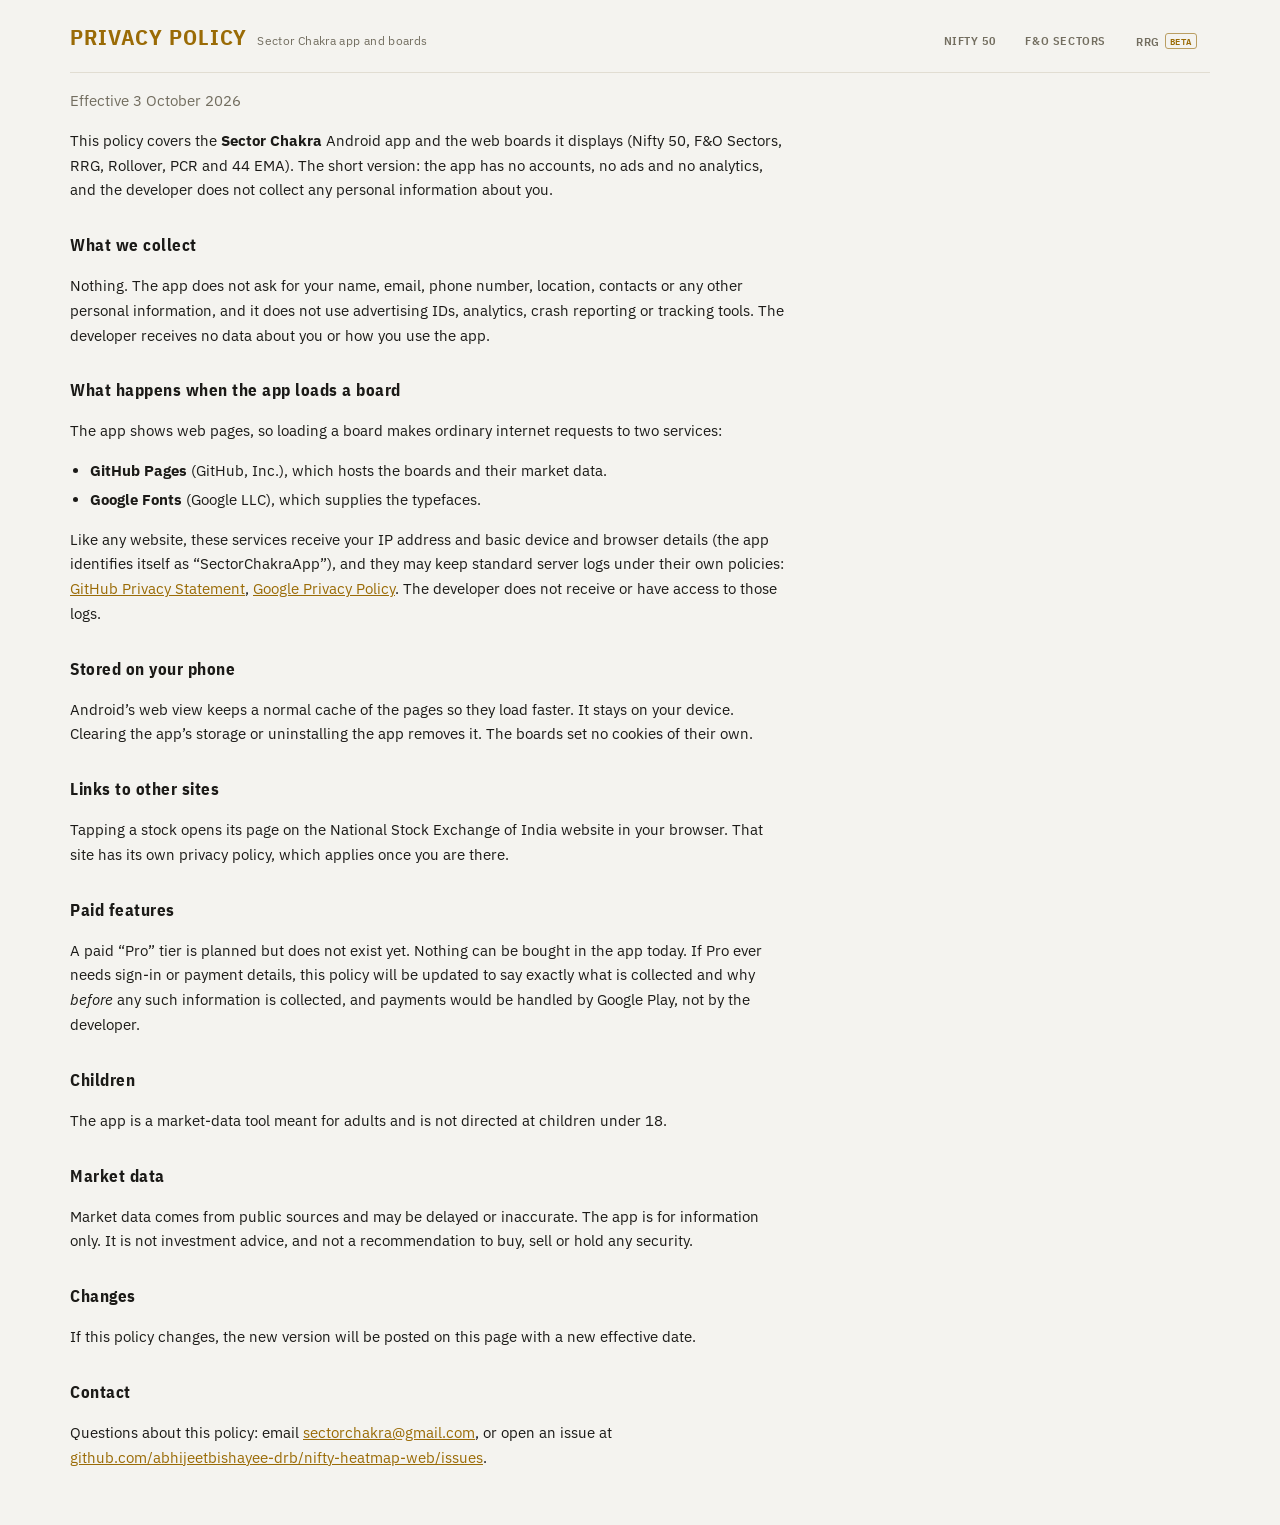
==== commit 1f42f5ae: "Privacy policy: add contact email Co-Authored-By: Claude Opus 5.5 <noreply@anthropic.com>" ====
--- a/privacy.html
+++ b/privacy.html
@@ -87,7 +87,8 @@
     date.</p>
 
     <h2>Contact</h2>
-    <p>Questions about this policy: open an issue at
+    <p>Questions about this policy: email
+    <a href="mailto:sectorchakra@gmail.com">sectorchakra@gmail.com</a>, or open an issue at
     <a href="https://github.com/abhijeetbishayee-drb/nifty-heatmap-web/issues">github.com/abhijeetbishayee-drb/nifty-heatmap-web/issues</a>.</p>
   </div>
 </div>
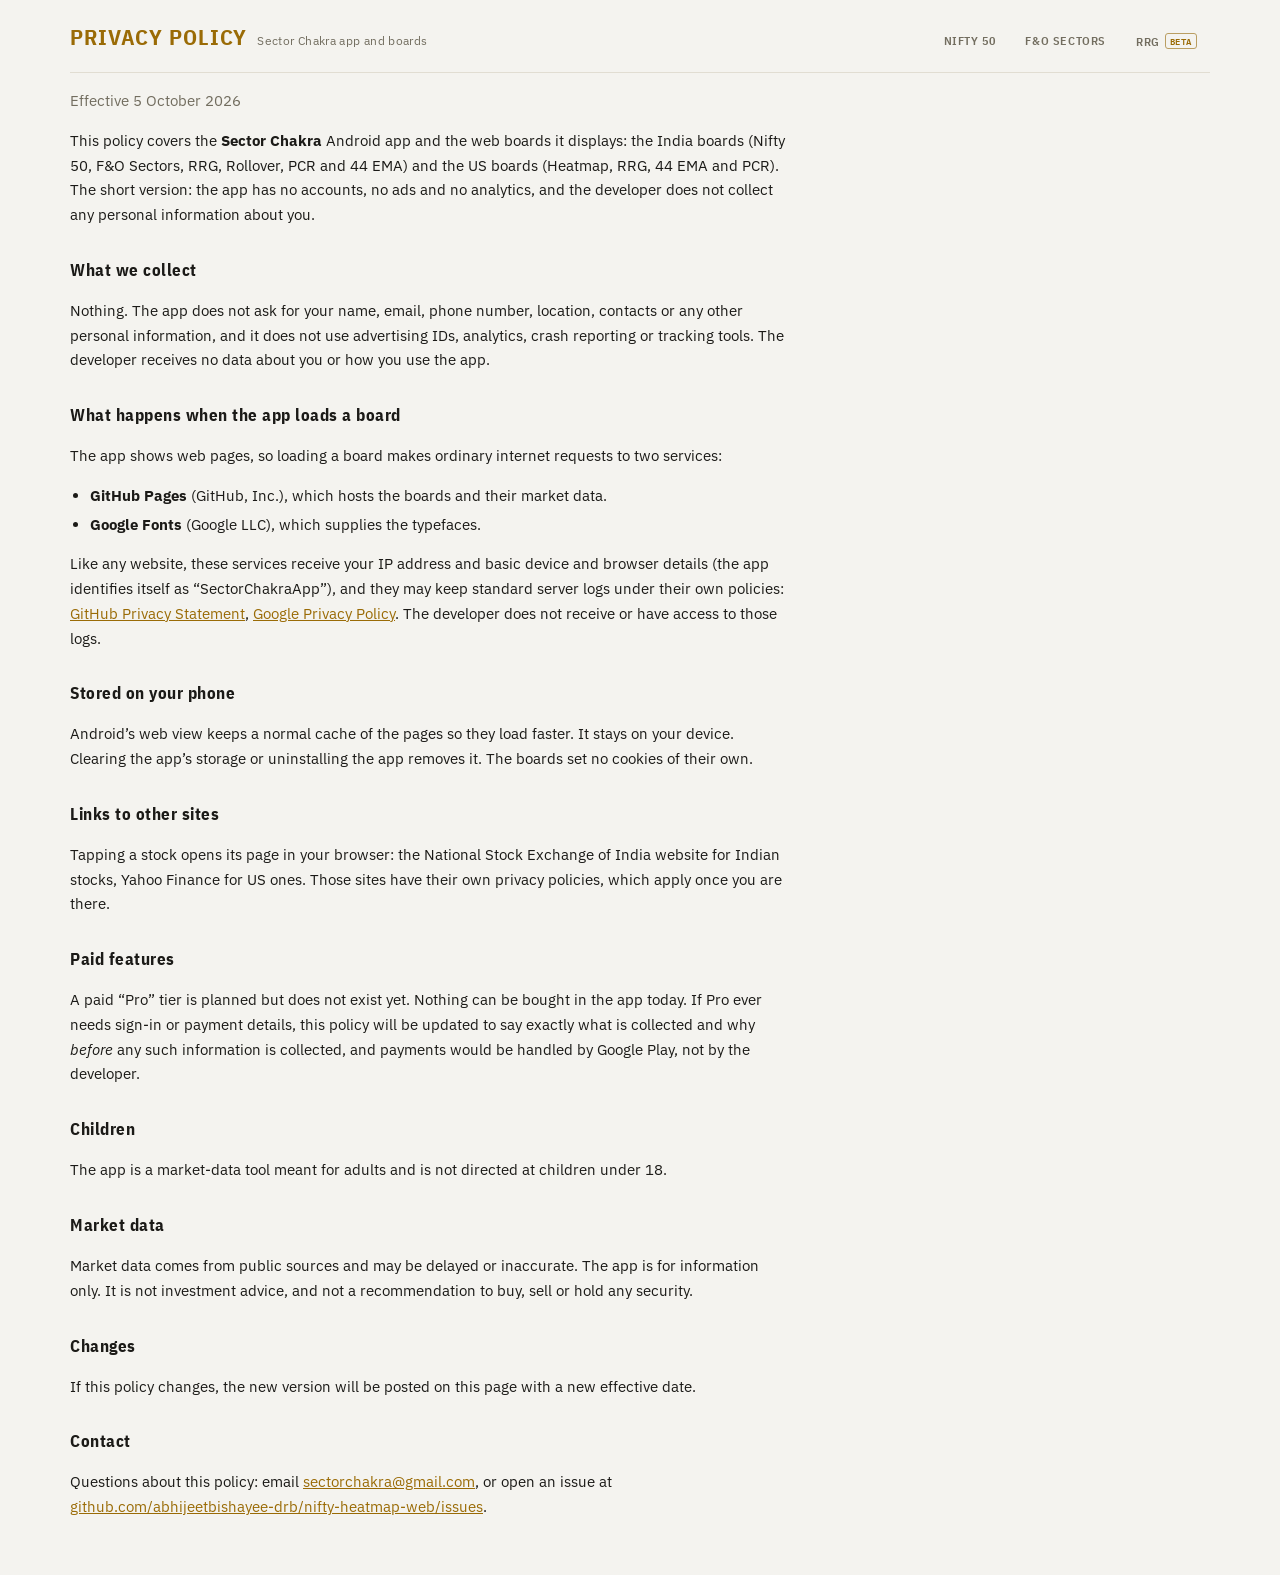
==== commit 6ce13bcb: "Link the US boards from the nav; privacy policy now covers them The Sector Chakra app now includes t" ====
--- a/privacy.html
+++ b/privacy.html
@@ -33,10 +33,11 @@
   </div>
 
   <div class="policy">
-    <p class="dim">Effective 3 October 2026</p>
+    <p class="dim">Effective 5 October 2026</p>
 
     <p>This policy covers the <strong>Sector Chakra</strong> Android app and the web boards it
-    displays (Nifty 50, F&amp;O Sectors, RRG, Rollover, PCR and 44 EMA). The short version: the
+    displays: the India boards (Nifty 50, F&amp;O Sectors, RRG, Rollover, PCR and 44 EMA) and the
+    US boards (Heatmap, RRG, 44 EMA and PCR). The short version: the
     app has no accounts, no ads and no analytics, and the developer does not collect any personal
     information about you.</p>
 
@@ -65,8 +66,9 @@
     set no cookies of their own.</p>
 
     <h2>Links to other sites</h2>
-    <p>Tapping a stock opens its page on the National Stock Exchange of India website in your
-    browser. That site has its own privacy policy, which applies once you are there.</p>
+    <p>Tapping a stock opens its page in your browser: the National Stock Exchange of India
+    website for Indian stocks, Yahoo Finance for US ones. Those sites have their own privacy
+    policies, which apply once you are there.</p>
 
     <h2>Paid features</h2>
     <p>A paid &ldquo;Pro&rdquo; tier is planned but does not exist yet. Nothing can be bought in
